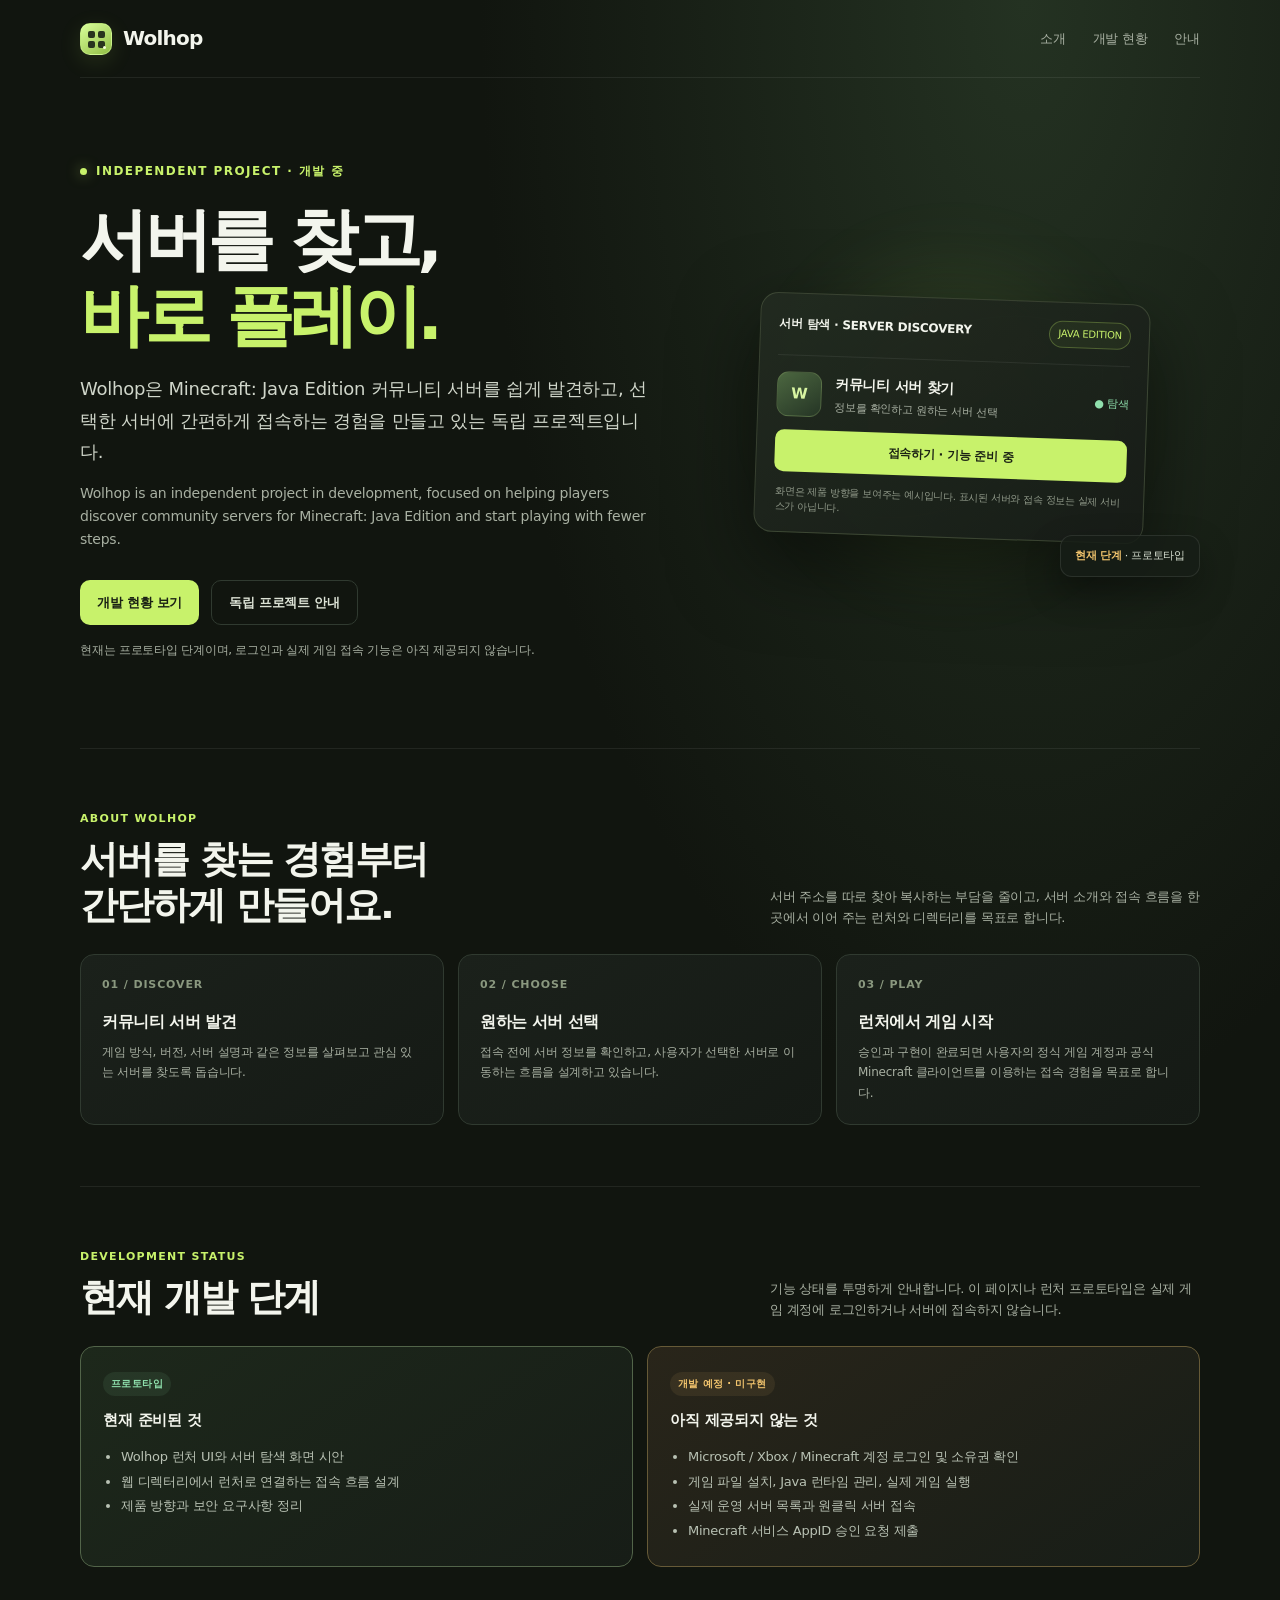
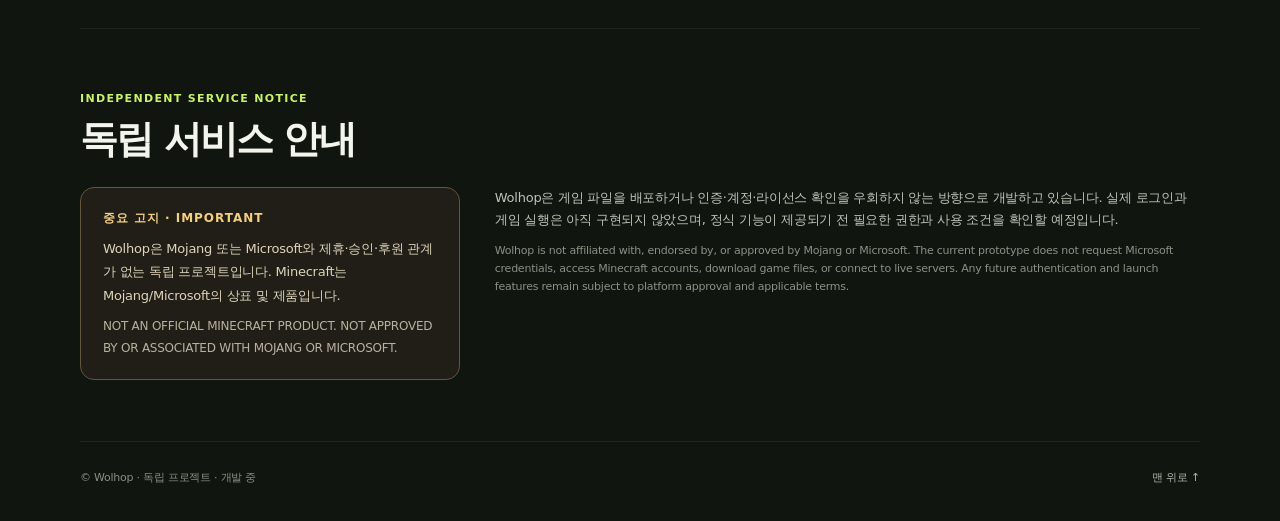
==== index.html @ 920164e5 "Publish Wolhop introduction site" ====
<!doctype html>
<html lang="ko">
<head>
  <meta charset="utf-8">
  <meta name="viewport" content="width=device-width, initial-scale=1">
  <meta name="theme-color" content="#11150f">
  <meta name="description" content="Wolhop은 Minecraft: Java Edition 커뮤니티 서버를 찾고 접속하는 과정을 간단하게 만드는 독립 프로젝트입니다. 현재 개발 중입니다.">
  <title>Wolhop — 서버를 찾고, 바로 플레이</title>
  <style>
    :root{color-scheme:dark;--bg:#11150f;--panel:#171d17;--panel-2:#1d251d;--line:#303a30;--text:#f3f5ed;--muted:#a8b0a2;--lime:#c8f26b;--mint:#8fe0ad;--amber:#f2c46d;--max:1120px}
    *{box-sizing:border-box}
    html{scroll-behavior:smooth}
    body{margin:0;background:radial-gradient(ellipse at 80% 0%,#243222 0,transparent 34rem),var(--bg);color:var(--text);font:16px/1.65 Inter,"Noto Sans KR",system-ui,-apple-system,"Segoe UI",sans-serif;letter-spacing:-.015em}
    a{color:inherit}
    .wrap{width:min(var(--max),calc(100% - 40px));margin:0 auto}
    header{height:78px;display:flex;align-items:center;justify-content:space-between;border-bottom:1px solid #ffffff12}
    .brand{display:flex;align-items:center;gap:11px;text-decoration:none;font-weight:850;font-size:20px;letter-spacing:-.04em}
    .mark{position:relative;width:32px;height:32px;border:1px solid #d8ffa166;border-radius:10px;background:linear-gradient(145deg,#d9ff9a,#91be45);box-shadow:0 6px 22px #a6d55124}
    .mark:before,.mark:after{content:"";position:absolute;background:#29351e;border-radius:2px}
    .mark:before{width:7px;height:7px;left:7px;top:7px;box-shadow:10px 0 #29351e,0 10px #29351e,10px 10px #29351e}
    .mark:after{width:3px;height:3px;right:5px;bottom:5px;background:#f4ffd9}
    nav{display:flex;align-items:center;gap:27px;color:var(--muted);font-size:13px}
    nav a{text-decoration:none}nav a:hover{color:var(--text)}
    .hero{display:grid;grid-template-columns:1.07fr .93fr;gap:55px;align-items:center;padding:84px 0 75px}
    .eyebrow{display:flex;align-items:center;gap:9px;color:var(--lime);font-size:12px;font-weight:800;letter-spacing:.12em;text-transform:uppercase}
    .dot{width:7px;height:7px;border-radius:50%;background:var(--lime);box-shadow:0 0 13px #c8f26b88}
    h1{font-size:clamp(40px,5.4vw,68px);line-height:1.12;letter-spacing:-.065em;margin:20px 0 19px;max-width:650px}
    h1 span{color:var(--lime)}
    .lead{font-size:18px;line-height:1.75;color:#d0d6ca;max-width:610px;margin:0}
    .lead-en{font-size:14px;color:var(--muted);margin:14px 0 0;max-width:600px}
    .actions{display:flex;gap:12px;align-items:center;margin-top:29px;flex-wrap:wrap}
    .button{display:inline-flex;align-items:center;justify-content:center;min-height:45px;padding:0 17px;border-radius:10px;text-decoration:none;font-size:13px;font-weight:800}
    .button.primary{background:var(--lime);color:#1a2114}
    .button.ghost{border:1px solid var(--line);color:#dce2d5}
    .prototype{color:var(--muted);font-size:12px;margin-top:16px}
    .showcase{position:relative;min-height:375px;display:grid;place-items:center;isolation:isolate}
    .glow{position:absolute;width:300px;height:300px;border-radius:50%;background:#a4d85c18;filter:blur(36px);z-index:-1}
    .orbit{position:absolute;width:320px;height:320px;border:1px solid #d6f5b01b;border-radius:50%;transform:rotate(-23deg) scaleY(.54)}
    .float-card{width:min(100%,390px);border:1px solid #66745566;background:linear-gradient(145deg,#222b20f2,#171c17f5);border-radius:18px;padding:18px;box-shadow:0 30px 80px #0008;transform:rotate(2deg)}
    .card-top{display:flex;align-items:center;justify-content:space-between;padding-bottom:16px;border-bottom:1px solid #ffffff12}
    .card-title{font-size:12px;font-weight:800}.tag{font-size:10px;color:var(--lime);border:1px solid #c8f26b44;background:#c8f26b0d;border-radius:20px;padding:4px 8px}
    .server-card{display:flex;align-items:center;gap:13px;padding:16px 0 13px}
    .server-icon{width:45px;height:45px;border-radius:12px;background:linear-gradient(145deg,#4c6740,#253525);border:1px solid #829a6155;display:grid;place-items:center;color:#d8f5a2;font-weight:900;font-size:15px}
    .server-name{font-weight:800;font-size:14px}.server-meta{font-size:11px;color:var(--muted);margin-top:3px}
    .online{margin-left:auto;color:var(--mint);font-size:11px;white-space:nowrap}
    .mock-button{height:42px;border-radius:9px;background:#c8f26b;color:#1a2114;display:grid;place-items:center;font-size:12px;font-weight:900}
    .card-note{font-size:10px;color:#929b8b;margin:12px 2px 0;line-height:1.5}
    .float-label{position:absolute;right:0;bottom:28px;padding:11px 14px;border:1px solid #ffffff17;background:#171d17dd;border-radius:12px;color:#d9e1d3;font-size:11px;box-shadow:0 15px 35px #0005}
    .float-label b{color:var(--amber);font-weight:800}
    section{scroll-margin-top:30px}
    .section{padding:61px 0;border-top:1px solid #ffffff12}
    .section-head{display:flex;align-items:end;justify-content:space-between;gap:30px;margin-bottom:25px}
    .kicker{font-size:11px;letter-spacing:.12em;text-transform:uppercase;color:var(--lime);font-weight:850}
    h2{font-size:clamp(26px,3.3vw,38px);line-height:1.22;letter-spacing:-.05em;margin:8px 0 0}
    .section-intro{max-width:430px;color:var(--muted);font-size:13px;margin:0}
    .grid-3{display:grid;grid-template-columns:repeat(3,1fr);gap:14px}
    .tile{border:1px solid var(--line);background:linear-gradient(145deg,#1b211b,#151a15);border-radius:14px;padding:21px;min-height:164px}
    .num{color:#8a987f;font-size:11px;font-weight:800;letter-spacing:.08em}
    .tile h3{font-size:16px;margin:15px 0 7px;letter-spacing:-.03em}
    .tile p{color:var(--muted);font-size:12px;line-height:1.7;margin:0}
    .status-grid{display:grid;grid-template-columns:1fr 1fr;gap:14px}
    .status-box{border:1px solid var(--line);border-radius:14px;padding:22px;background:#171d17}
    .status-box h3{margin:0 0 12px;font-size:15px}
    .status-box ul{margin:0;padding-left:18px;color:#b9c2b4;font-size:13px;line-height:1.9}
    .status-box.ready{border-color:#526449;background:linear-gradient(145deg,#1d281b,#171d17)}
    .status-box.building{border-color:#665a37;background:linear-gradient(145deg,#29251a,#171d17)}
    .status-pill{display:inline-flex;border-radius:20px;padding:4px 8px;font-size:10px;font-weight:850;letter-spacing:.04em;margin-bottom:12px}
    .ready .status-pill{color:var(--mint);background:#8fe0ad15}.building .status-pill{color:var(--amber);background:#f2c46d15}
    .notice{border:1px solid #63563a;background:#201e17;border-radius:14px;padding:20px 22px;color:#ded4bb;font-size:13px;line-height:1.8}
    .notice strong{display:block;color:#f4ce81;font-size:12px;letter-spacing:.08em;margin-bottom:7px}
    .notice-en{display:block;color:#b9b19d;margin-top:9px;font-size:12px}
    .trust{display:grid;grid-template-columns:.7fr 1.3fr;gap:35px;align-items:start}
    .trust p{margin:0 0 12px;color:#bcc5b7;font-size:13px}
    .trust .small{font-size:11px;color:#899283}
    footer{padding:27px 0 34px;border-top:1px solid #ffffff12;color:#879081;font-size:11px;display:flex;align-items:center;justify-content:space-between;gap:20px}
    footer a{color:#aeb8a8;text-decoration:none}
    @media(max-width:760px){.wrap{width:min(100% - 30px,var(--max))}header{height:66px}nav{gap:13px;font-size:11px}.hero{grid-template-columns:1fr;gap:15px;padding:58px 0 46px}.showcase{min-height:330px}.section{padding:45px 0}.section-head{display:block}.section-intro{margin-top:14px}.grid-3{grid-template-columns:1fr}.tile{min-height:auto}.status-grid,.trust{grid-template-columns:1fr}.trust{gap:16px}.float-label{right:2px;bottom:4px}footer{align-items:flex-start;flex-direction:column}}
    @media(max-width:420px){nav{gap:9px}nav a{font-size:10px}.lead{font-size:16px}.showcase{min-height:290px}.orbit{width:250px;height:250px}.float-card{padding:14px}}
  </style>
</head>
<body>
  <header class="wrap">
    <a class="brand" href="#top" aria-label="Wolhop 홈"><span class="mark" aria-hidden="true"></span><span>Wolhop</span></a>
    <nav aria-label="주요 메뉴">
      <a href="#about">소개</a>
      <a href="#status">개발 현황</a>
      <a href="#independent">안내</a>
    </nav>
  </header>

  <main id="top" class="wrap">
    <section class="hero" aria-labelledby="hero-title">
      <div>
        <div class="eyebrow"><span class="dot"></span>Independent project · 개발 중</div>
        <h1 id="hero-title">서버를 찾고,<br><span>바로 플레이.</span></h1>
        <p class="lead">Wolhop은 Minecraft: Java Edition 커뮤니티 서버를 쉽게 발견하고, 선택한 서버에 간편하게 접속하는 경험을 만들고 있는 독립 프로젝트입니다.</p>
        <p class="lead-en">Wolhop is an independent project in development, focused on helping players discover community servers for Minecraft: Java Edition and start playing with fewer steps.</p>
        <div class="actions"><a class="button primary" href="#status">개발 현황 보기</a><a class="button ghost" href="#independent">독립 프로젝트 안내</a></div>
        <p class="prototype">현재는 프로토타입 단계이며, 로그인과 실제 게임 접속 기능은 아직 제공되지 않습니다.</p>
      </div>
      <div class="showcase" aria-label="Wolhop 서버 탐색 화면 개념도">
        <div class="glow"></div><div class="orbit"></div>
        <div class="float-card">
          <div class="card-top"><span class="card-title">서버 탐색 · SERVER DISCOVERY</span><span class="tag">JAVA EDITION</span></div>
          <div class="server-card"><div class="server-icon" aria-hidden="true">W</div><div><div class="server-name">커뮤니티 서버 찾기</div><div class="server-meta">정보를 확인하고 원하는 서버 선택</div></div><span class="online">● 탐색</span></div>
          <div class="mock-button">접속하기 · 기능 준비 중</div>
          <p class="card-note">화면은 제품 방향을 보여주는 예시입니다. 표시된 서버와 접속 정보는 실제 서비스가 아닙니다.</p>
        </div>
        <div class="float-label"><b>현재 단계</b> · 프로토타입</div>
      </div>
    </section>

    <section id="about" class="section" aria-labelledby="about-title">
      <div class="section-head">
        <div><div class="kicker">About Wolhop</div><h2 id="about-title">서버를 찾는 경험부터<br>간단하게 만들어요.</h2></div>
        <p class="section-intro">서버 주소를 따로 찾아 복사하는 부담을 줄이고, 서버 소개와 접속 흐름을 한곳에서 이어 주는 런처와 디렉터리를 목표로 합니다.</p>
      </div>
      <div class="grid-3">
        <article class="tile"><div class="num">01 / DISCOVER</div><h3>커뮤니티 서버 발견</h3><p>게임 방식, 버전, 서버 설명과 같은 정보를 살펴보고 관심 있는 서버를 찾도록 돕습니다.</p></article>
        <article class="tile"><div class="num">02 / CHOOSE</div><h3>원하는 서버 선택</h3><p>접속 전에 서버 정보를 확인하고, 사용자가 선택한 서버로 이동하는 흐름을 설계하고 있습니다.</p></article>
        <article class="tile"><div class="num">03 / PLAY</div><h3>런처에서 게임 시작</h3><p>승인과 구현이 완료되면 사용자의 정식 게임 계정과 공식 Minecraft 클라이언트를 이용하는 접속 경험을 목표로 합니다.</p></article>
      </div>
    </section>

    <section id="status" class="section" aria-labelledby="status-title">
      <div class="section-head">
        <div><div class="kicker">Development status</div><h2 id="status-title">현재 개발 단계</h2></div>
        <p class="section-intro">기능 상태를 투명하게 안내합니다. 이 페이지나 런처 프로토타입은 실제 게임 계정에 로그인하거나 서버에 접속하지 않습니다.</p>
      </div>
      <div class="status-grid">
        <article class="status-box ready"><span class="status-pill">프로토타입</span><h3>현재 준비된 것</h3><ul><li>Wolhop 런처 UI와 서버 탐색 화면 시안</li><li>웹 디렉터리에서 런처로 연결하는 접속 흐름 설계</li><li>제품 방향과 보안 요구사항 정리</li></ul></article>
        <article class="status-box building"><span class="status-pill">개발 예정 · 미구현</span><h3>아직 제공되지 않는 것</h3><ul><li>Microsoft / Xbox / Minecraft 계정 로그인 및 소유권 확인</li><li>게임 파일 설치, Java 런타임 관리, 실제 게임 실행</li><li>실제 운영 서버 목록과 원클릭 서버 접속</li><li>Minecraft 서비스 AppID 승인 요청 제출</li></ul></article>
      </div>
    </section>

    <section id="independent" class="section" aria-labelledby="independent-title">
      <div class="section-head">
        <div><div class="kicker">Independent service notice</div><h2 id="independent-title">독립 서비스 안내</h2></div>
      </div>
      <div class="trust">
        <div class="notice"><strong>중요 고지 · IMPORTANT</strong>Wolhop은 Mojang 또는 Microsoft와 제휴·승인·후원 관계가 없는 독립 프로젝트입니다. Minecraft는 Mojang/Microsoft의 상표 및 제품입니다.<span class="notice-en">NOT AN OFFICIAL MINECRAFT PRODUCT. NOT APPROVED BY OR ASSOCIATED WITH MOJANG OR MICROSOFT.</span></div>
        <div>
          <p>Wolhop은 게임 파일을 배포하거나 인증·계정·라이선스 확인을 우회하지 않는 방향으로 개발하고 있습니다. 실제 로그인과 게임 실행은 아직 구현되지 않았으며, 정식 기능이 제공되기 전 필요한 권한과 사용 조건을 확인할 예정입니다.</p>
          <p class="small">Wolhop is not affiliated with, endorsed by, or approved by Mojang or Microsoft. The current prototype does not request Microsoft credentials, access Minecraft accounts, download game files, or connect to live servers. Any future authentication and launch features remain subject to platform approval and applicable terms.</p>
        </div>
      </div>
    </section>
  </main>

  <footer class="wrap"><span>© Wolhop · 독립 프로젝트 · 개발 중</span><a href="#top">맨 위로 ↑</a></footer>
</body>
</html>
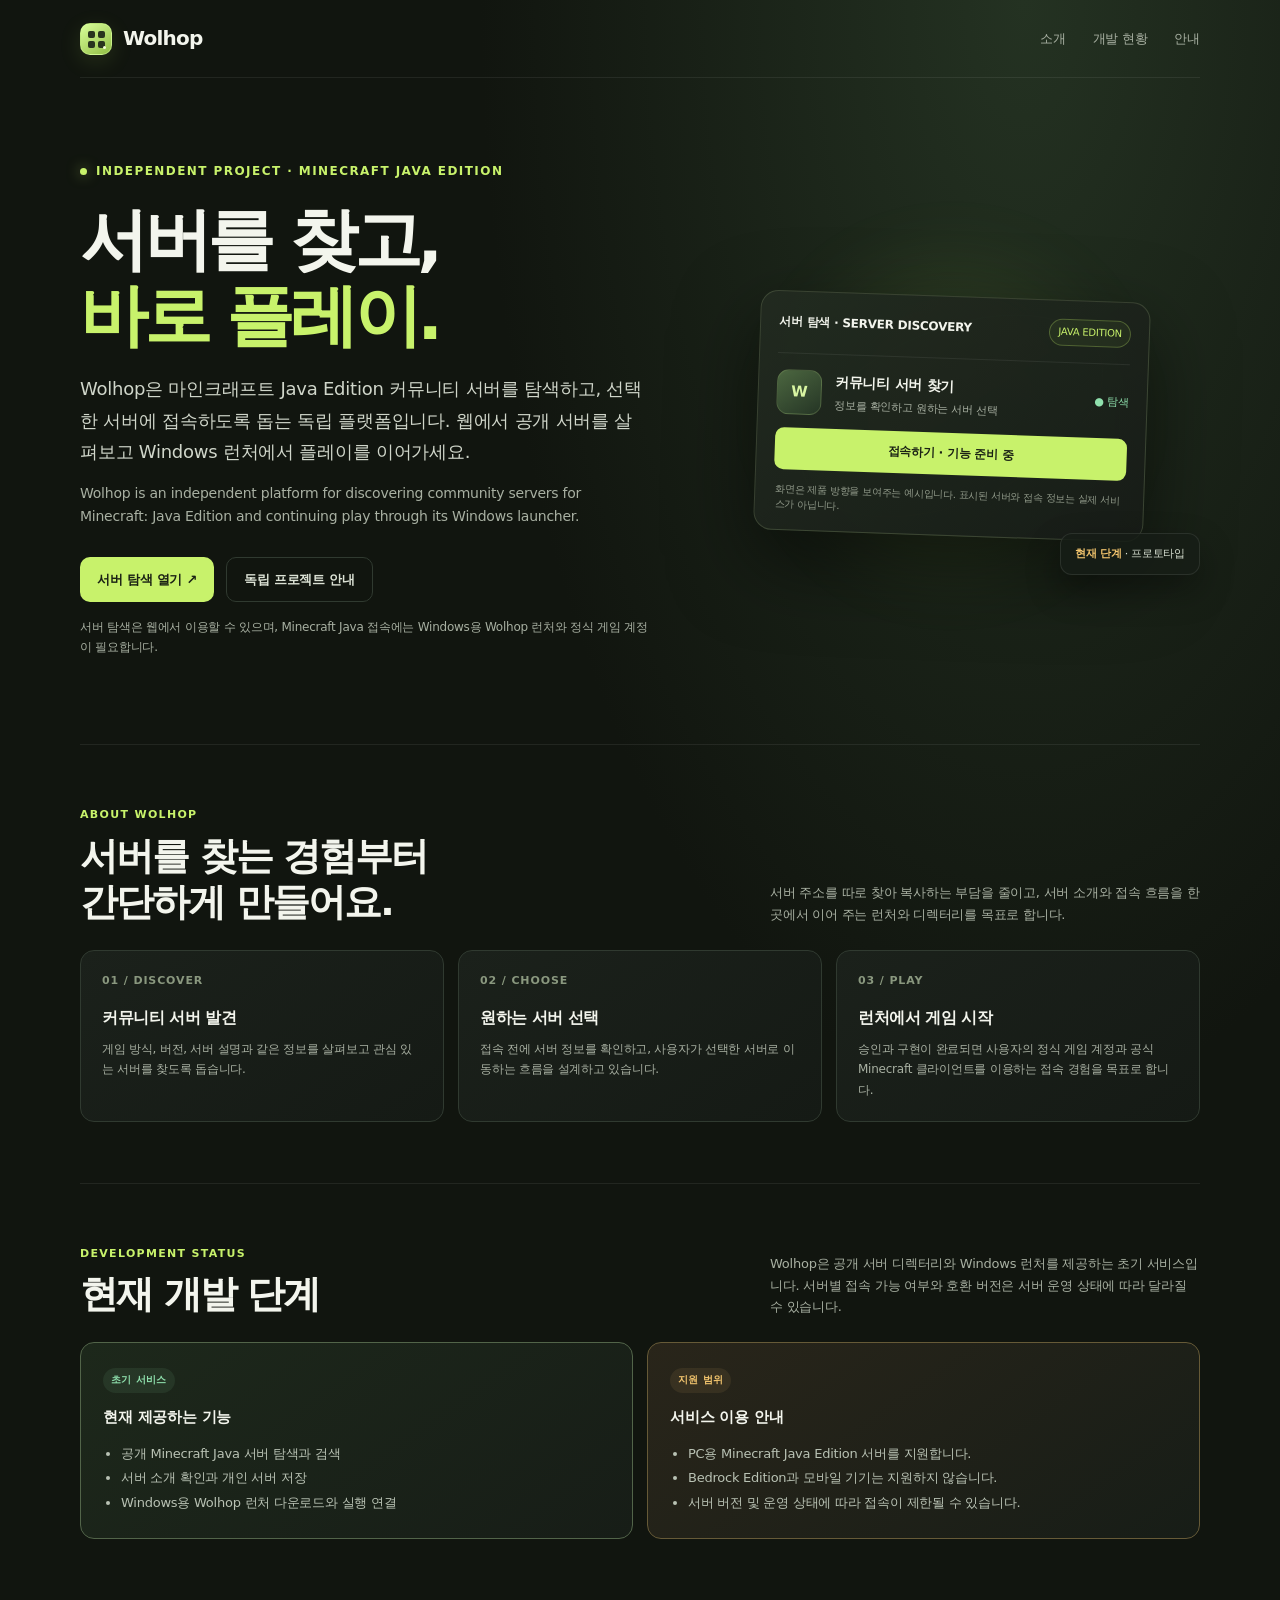
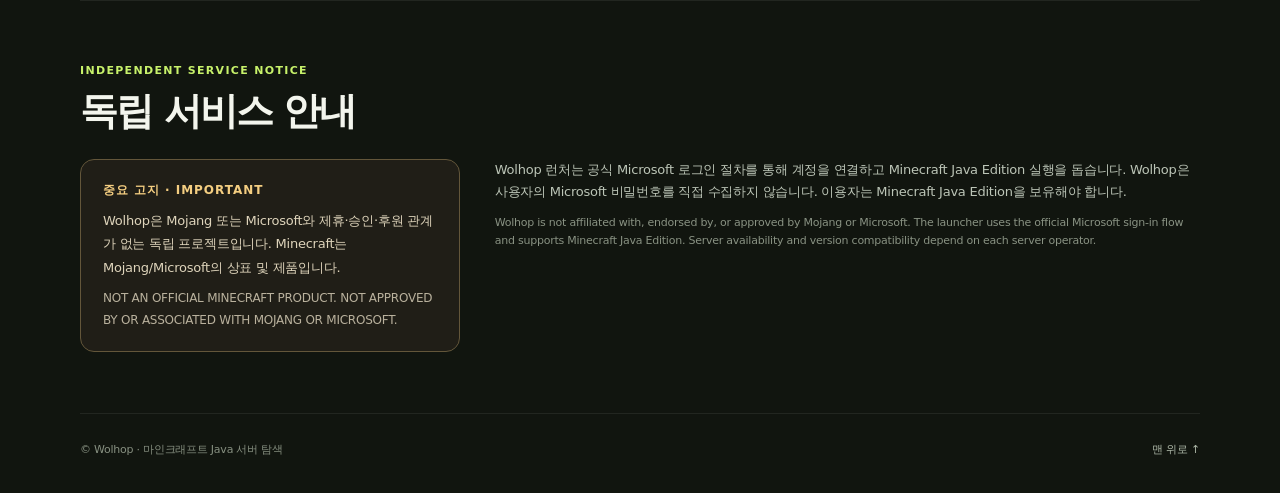
==== commit f300deff: "Improve Wolhop landing SEO and link to web app" ====
--- a/index.html
+++ b/index.html
@@ -4,8 +4,8 @@
   <meta charset="utf-8">
   <meta name="viewport" content="width=device-width, initial-scale=1">
   <meta name="theme-color" content="#11150f">
-  <meta name="description" content="Wolhop은 Minecraft: Java Edition 커뮤니티 서버를 찾고 접속하는 과정을 간단하게 만드는 독립 프로젝트입니다. 현재 개발 중입니다.">
-  <title>Wolhop — 서버를 찾고, 바로 플레이</title>
+  <meta name="description" content="Wolhop(월홉)은 마인크래프트 Java Edition 서버를 탐색하고 Windows 런처로 플레이를 이어주는 독립 플랫폼입니다.">
+  <title>Wolhop(월홉) | 마인크래프트 자바 서버 탐색</title>
   <style>
     :root{color-scheme:dark;--bg:#11150f;--panel:#171d17;--panel-2:#1d251d;--line:#303a30;--text:#f3f5ed;--muted:#a8b0a2;--lime:#c8f26b;--mint:#8fe0ad;--amber:#f2c46d;--max:1120px}
     *{box-sizing:border-box}
@@ -91,12 +91,12 @@
   <main id="top" class="wrap">
     <section class="hero" aria-labelledby="hero-title">
       <div>
-        <div class="eyebrow"><span class="dot"></span>Independent project · 개발 중</div>
+        <div class="eyebrow"><span class="dot"></span>Independent project · Minecraft Java Edition</div>
         <h1 id="hero-title">서버를 찾고,<br><span>바로 플레이.</span></h1>
-        <p class="lead">Wolhop은 Minecraft: Java Edition 커뮤니티 서버를 쉽게 발견하고, 선택한 서버에 간편하게 접속하는 경험을 만들고 있는 독립 프로젝트입니다.</p>
-        <p class="lead-en">Wolhop is an independent project in development, focused on helping players discover community servers for Minecraft: Java Edition and start playing with fewer steps.</p>
-        <div class="actions"><a class="button primary" href="#status">개발 현황 보기</a><a class="button ghost" href="#independent">독립 프로젝트 안내</a></div>
-        <p class="prototype">현재는 프로토타입 단계이며, 로그인과 실제 게임 접속 기능은 아직 제공되지 않습니다.</p>
+        <p class="lead">Wolhop은 마인크래프트 Java Edition 커뮤니티 서버를 탐색하고, 선택한 서버에 접속하도록 돕는 독립 플랫폼입니다. 웹에서 공개 서버를 살펴보고 Windows 런처에서 플레이를 이어가세요.</p>
+        <p class="lead-en">Wolhop is an independent platform for discovering community servers for Minecraft: Java Edition and continuing play through its Windows launcher.</p>
+        <div class="actions"><a class="button primary" href="./app/">서버 탐색 열기 ↗</a><a class="button ghost" href="#independent">독립 프로젝트 안내</a></div>
+        <p class="prototype">서버 탐색은 웹에서 이용할 수 있으며, Minecraft Java 접속에는 Windows용 Wolhop 런처와 정식 게임 계정이 필요합니다.</p>
       </div>
       <div class="showcase" aria-label="Wolhop 서버 탐색 화면 개념도">
         <div class="glow"></div><div class="orbit"></div>
@@ -125,11 +125,11 @@
     <section id="status" class="section" aria-labelledby="status-title">
       <div class="section-head">
         <div><div class="kicker">Development status</div><h2 id="status-title">현재 개발 단계</h2></div>
-        <p class="section-intro">기능 상태를 투명하게 안내합니다. 이 페이지나 런처 프로토타입은 실제 게임 계정에 로그인하거나 서버에 접속하지 않습니다.</p>
+        <p class="section-intro">Wolhop은 공개 서버 디렉터리와 Windows 런처를 제공하는 초기 서비스입니다. 서버별 접속 가능 여부와 호환 버전은 서버 운영 상태에 따라 달라질 수 있습니다.</p>
       </div>
       <div class="status-grid">
-        <article class="status-box ready"><span class="status-pill">프로토타입</span><h3>현재 준비된 것</h3><ul><li>Wolhop 런처 UI와 서버 탐색 화면 시안</li><li>웹 디렉터리에서 런처로 연결하는 접속 흐름 설계</li><li>제품 방향과 보안 요구사항 정리</li></ul></article>
-        <article class="status-box building"><span class="status-pill">개발 예정 · 미구현</span><h3>아직 제공되지 않는 것</h3><ul><li>Microsoft / Xbox / Minecraft 계정 로그인 및 소유권 확인</li><li>게임 파일 설치, Java 런타임 관리, 실제 게임 실행</li><li>실제 운영 서버 목록과 원클릭 서버 접속</li><li>Minecraft 서비스 AppID 승인 요청 제출</li></ul></article>
+        <article class="status-box ready"><span class="status-pill">초기 서비스</span><h3>현재 제공하는 기능</h3><ul><li>공개 Minecraft Java 서버 탐색과 검색</li><li>서버 소개 확인과 개인 서버 저장</li><li>Windows용 Wolhop 런처 다운로드와 실행 연결</li></ul></article>
+        <article class="status-box building"><span class="status-pill">지원 범위</span><h3>서비스 이용 안내</h3><ul><li>PC용 Minecraft Java Edition 서버를 지원합니다.</li><li>Bedrock Edition과 모바일 기기는 지원하지 않습니다.</li><li>서버 버전 및 운영 상태에 따라 접속이 제한될 수 있습니다.</li></ul></article>
       </div>
     </section>
 
@@ -140,13 +140,13 @@
       <div class="trust">
         <div class="notice"><strong>중요 고지 · IMPORTANT</strong>Wolhop은 Mojang 또는 Microsoft와 제휴·승인·후원 관계가 없는 독립 프로젝트입니다. Minecraft는 Mojang/Microsoft의 상표 및 제품입니다.<span class="notice-en">NOT AN OFFICIAL MINECRAFT PRODUCT. NOT APPROVED BY OR ASSOCIATED WITH MOJANG OR MICROSOFT.</span></div>
         <div>
-          <p>Wolhop은 게임 파일을 배포하거나 인증·계정·라이선스 확인을 우회하지 않는 방향으로 개발하고 있습니다. 실제 로그인과 게임 실행은 아직 구현되지 않았으며, 정식 기능이 제공되기 전 필요한 권한과 사용 조건을 확인할 예정입니다.</p>
-          <p class="small">Wolhop is not affiliated with, endorsed by, or approved by Mojang or Microsoft. The current prototype does not request Microsoft credentials, access Minecraft accounts, download game files, or connect to live servers. Any future authentication and launch features remain subject to platform approval and applicable terms.</p>
+          <p>Wolhop 런처는 공식 Microsoft 로그인 절차를 통해 계정을 연결하고 Minecraft Java Edition 실행을 돕습니다. Wolhop은 사용자의 Microsoft 비밀번호를 직접 수집하지 않습니다. 이용자는 Minecraft Java Edition을 보유해야 합니다.</p>
+          <p class="small">Wolhop is not affiliated with, endorsed by, or approved by Mojang or Microsoft. The launcher uses the official Microsoft sign-in flow and supports Minecraft Java Edition. Server availability and version compatibility depend on each server operator.</p>
         </div>
       </div>
     </section>
   </main>
 
-  <footer class="wrap"><span>© Wolhop · 독립 프로젝트 · 개발 중</span><a href="#top">맨 위로 ↑</a></footer>
+  <footer class="wrap"><span>© Wolhop · 마인크래프트 Java 서버 탐색</span><a href="#top">맨 위로 ↑</a></footer>
 </body>
 </html>
